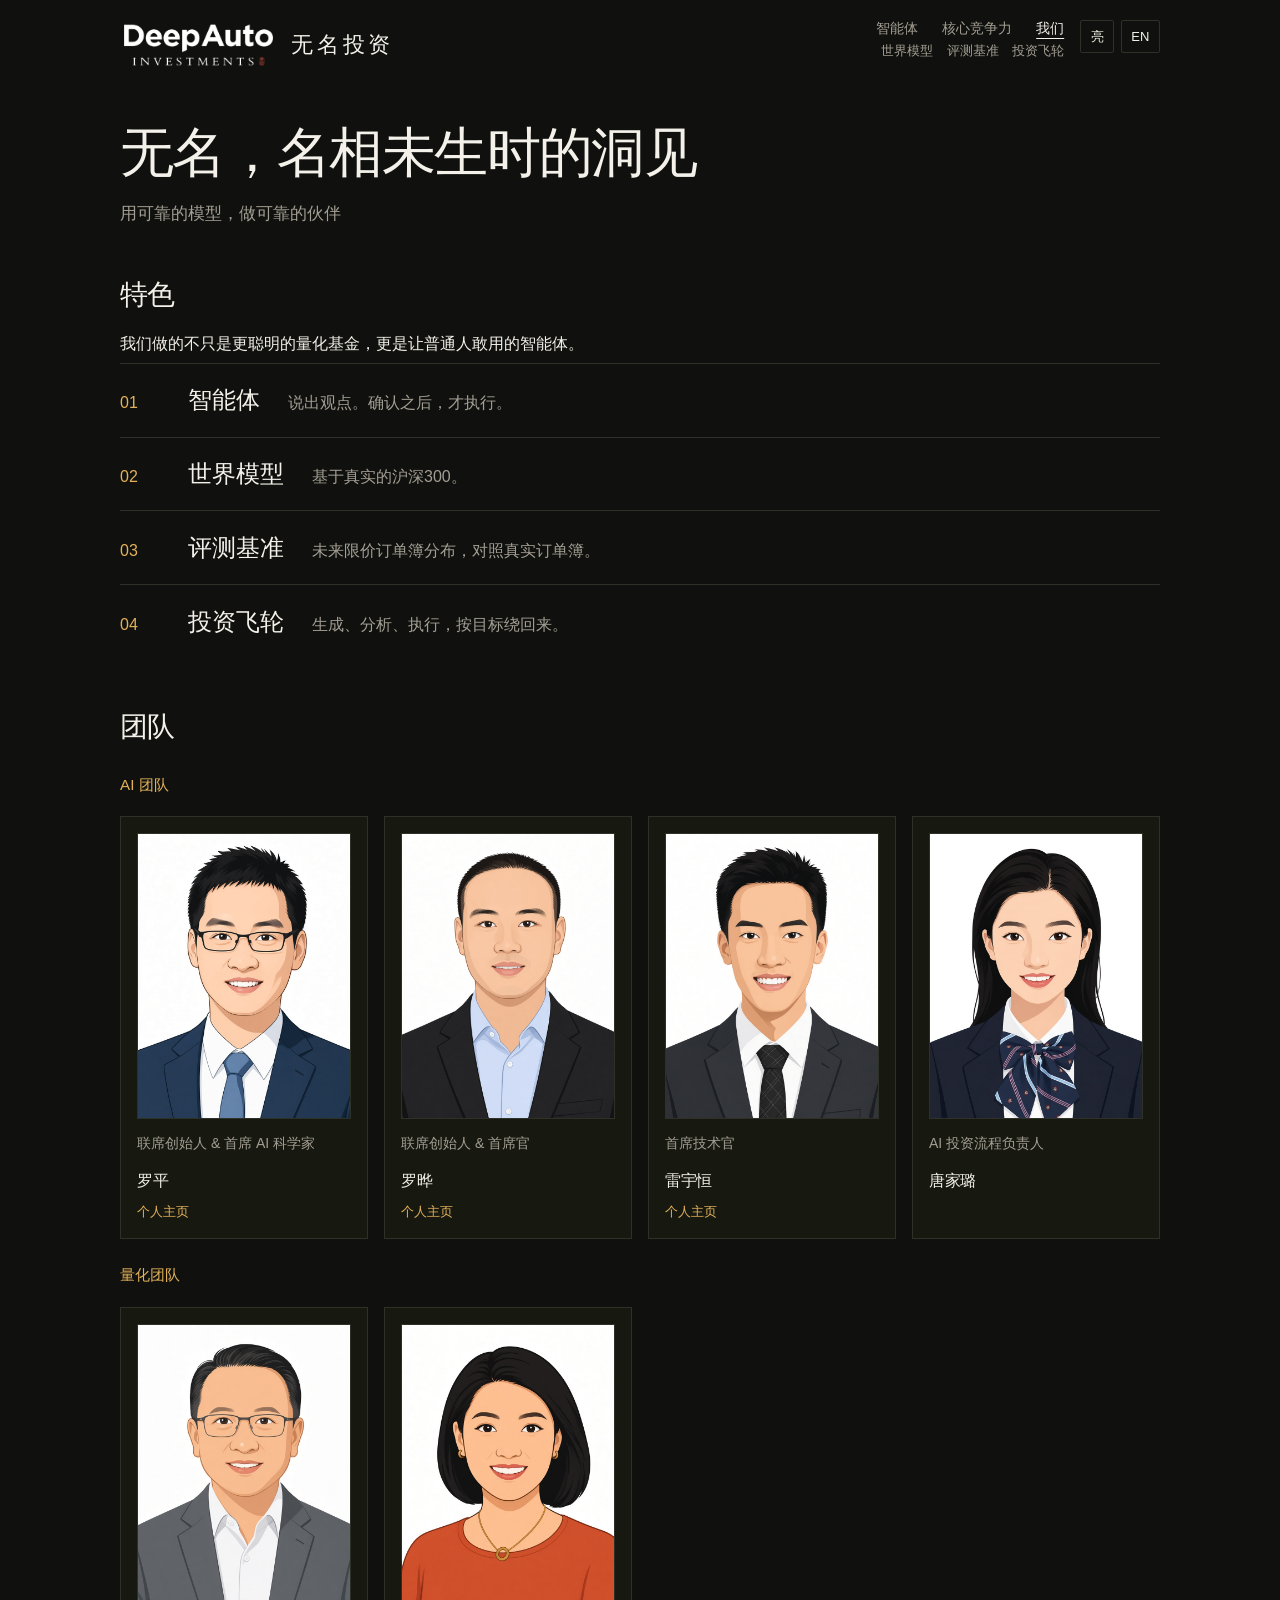
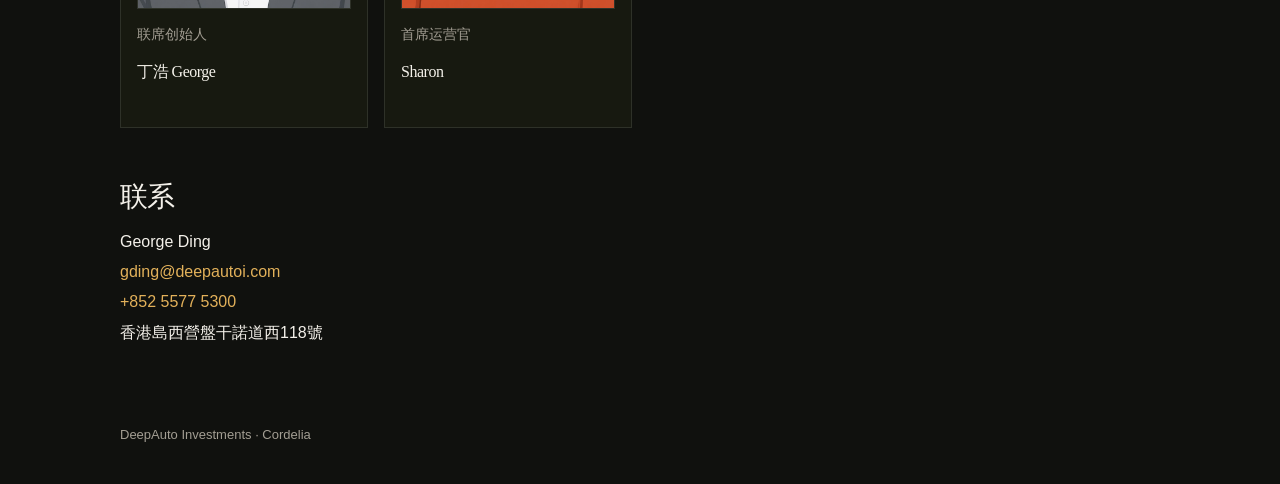
==== index.html @ 3368a1fe "Turn the investment flywheel into a loop, and retitle the homepage. The analysis stream now runs fro" ====
<!DOCTYPE html>
<html lang="zh-Hans">
<head>
  <meta charset="utf-8">
  <meta name="viewport" content="width=device-width, initial-scale=1">
  <title data-zh="DeepAuto Investments · 我们" data-en="DeepAuto Investments · We">DeepAuto Investments · 我们</title>
  <meta name="description" content="无名，名相未生时的洞见。用可靠的模型，做可靠的伙伴。">
  <link rel="stylesheet" href="styles.css?v=31">
</head>
<body data-page="we">
  <main>
    <h1 data-zh="无名，名相未生时的洞见" data-en="Wuming. Insight before name and form.">无名，名相未生时的洞见</h1>
    <p class="lede" data-zh="用可靠的模型，做可靠的伙伴" data-en="A reliable model, and a reliable partner.">用可靠的模型，做可靠的伙伴</p>

    <section class="block">
      <h2 data-zh="特色" data-en="What we hold">特色</h2>
      <p class="why" data-zh="我们做的不只是更聪明的量化基金，更是让普通人敢用的智能体。" data-en="More than a smarter quant fund: an agent ordinary people can use.">我们做的不只是更聪明的量化基金，更是让普通人敢用的智能体。</p>
      <div class="points">
        <a href="agent.html">
          <b>01</b>
          <strong data-zh="智能体" data-en="Agent">智能体</strong>
          <p data-zh="说出观点。确认之后，才执行。" data-en="Say the view. It runs after you confirm.">说出观点。确认之后，才执行。</p>
        </a>
        <a href="core.html#world">
          <b>02</b>
          <strong data-zh="世界模型" data-en="World model">世界模型</strong>
          <p data-zh="基于真实的沪深300。" data-en="Built on the real CSI 300.">基于真实的沪深300。</p>
        </a>
        <a href="core.html#bench">
          <b>03</b>
          <strong data-zh="评测基准" data-en="Benchmark">评测基准</strong>
          <p data-zh="未来限价订单簿分布，对照真实订单簿。" data-en="A forecast book, set against the real book.">未来限价订单簿分布，对照真实订单簿。</p>
        </a>
        <a href="core.html#strategy">
          <b>04</b>
          <strong data-zh="投资飞轮" data-en="Investment flywheel">投资飞轮</strong>
          <p data-zh="生成、分析、执行，按目标绕回来。" data-en="Generate, analyze, execute, then learn back.">生成、分析、执行，按目标绕回来。</p>
        </a>
      </div>
    </section>

    <section class="block">
      <h2 data-zh="团队" data-en="Team">团队</h2>
      <h3 class="team-label" data-zh="AI 团队" data-en="AI">AI 团队</h3>
      <section class="people" aria-label="AI 团队">
        <article class="seat">
          <div class="photo"><img src="id_imgs/pLuo.png" alt="罗平"></div>
          <p class="role" data-zh="联席创始人 & 首席 AI 科学家" data-en="Co-founder & Chief AI Scientist">联席创始人 & 首席 AI 科学家</p>
          <h2>罗平</h2>
          <p class="home"><a href="https://datascience.hku.hk/people/ping-luo/" data-zh="个人主页" data-en="Profile">个人主页</a></p>
        </article>
        <article class="seat">
          <div class="photo"><img src="id_imgs/yLuo.png" alt="罗晔"></div>
          <p class="role" data-zh="联席创始人 & 首席官" data-en="Co-founder & Chief Officer">联席创始人 & 首席官</p>
          <h2>罗晔</h2>
          <p class="home"><a href="https://www.hkubs.hku.hk/people/ye-luo/" data-zh="个人主页" data-en="Profile">个人主页</a></p>
        </article>
        <article class="seat">
          <div class="photo"><img src="id_imgs/yhL.png" alt="雷宇恒"></div>
          <p class="role" data-zh="首席技术官" data-en="Chief Technology Officer">首席技术官</p>
          <h2>雷宇恒</h2>
          <p class="home"><a href="https://sites.google.com/view/yuhenglei" data-zh="个人主页" data-en="Profile">个人主页</a></p>
        </article>
        <article class="seat">
          <div class="photo"><img src="id_imgs/jlT.jpg" alt="唐家璐"></div>
          <p class="role" data-zh="AI 投资流程负责人" data-en="AI Investment Process Lead">AI 投资流程负责人</p>
          <h2>唐家璐</h2>
          <p class="home"></p>
        </article>
      </section>
      <h3 class="team-label" data-zh="量化团队" data-en="Quant">量化团队</h3>
      <section class="people" aria-label="量化团队">
        <article class="seat">
          <div class="photo"><img src="id_imgs/GD.png" alt="丁浩 George"></div>
          <p class="role" data-zh="联席创始人" data-en="Co-founder">联席创始人</p>
          <h2>丁浩 George</h2>
          <p class="home"></p>
        </article>
        <article class="seat">
          <div class="photo"><img src="id_imgs/Sharon.jpg" alt="Sharon"></div>
          <p class="role" data-zh="首席运营官" data-en="Chief Operating Officer">首席运营官</p>
          <h2>Sharon</h2>
          <p class="home"></p>
        </article>
      </section>
    </section>

    <section class="block">
      <h2 data-zh="联系" data-en="Contact">联系</h2>
      <p class="who">George Ding</p>
      <p class="reach"><a href="mailto:gding@deepautoi.com">gding@deepautoi.com</a></p>
      <p class="reach"><a href="tel:+85255775300">+852 5577 5300</a></p>
      <p class="reach">香港島西營盤干諾道西118號</p>
    </section>
  </main>
  <footer>DeepAuto Investments · Cordelia</footer>
  <script src="lang.js?v=31"></script>
  <script src="nav.js?v=31"></script>
</body>
</html>
---- styles.css ----
:root,
:root[data-theme="dark"] {
  --bg: #10110e;
  --panel: #171910;
  --ink: #f4f1ea;
  --muted: #a39e93;
  --line: #2e3128;
  --real: #f4f1ea;
  --sim: #7dcec4;
  --sim-line: #8eb4e8;
  --forecast: #8eb4e8;
  --gap: #e2b15a;
  --grid: rgba(244, 241, 234, 0.08);
  --wash: rgba(226, 177, 90, 0.18);
  --hair: rgba(244, 241, 234, 0.35);
  --ink-dim: rgba(244, 241, 234, 0.7);
  --tip: rgba(16, 17, 14, 0.92);
  --bezel: #0c0d0a;
  --bezel-line: #3c3f36;
  --cam: #3a3d34;
  --bubble: #2a2e24;
  --chin: #2c2f28;
  --photo: rgba(244, 241, 234, 0.03);
  --serif: "Iowan Old Style", Palatino, "Palatino Linotype", "Songti SC", "Noto Serif SC", serif;
  --sans: "PingFang SC", "Hiragino Sans GB", "Noto Sans SC", "Microsoft YaHei", sans-serif;
  --max: 68rem;
  --pad: 1.5rem;
}

:root[data-theme="light"] {
  --bg: #f6f3ec;
  --panel: #fffdf8;
  --ink: #1c1d18;
  --muted: #5e5a52;
  --line: #ddd6c8;
  --real: #1c1d18;
  --sim: #2f7a74;
  --sim-line: #2f6eae;
  --forecast: #2f6eae;
  --gap: #9a6e24;
  --grid: rgba(28, 29, 24, 0.08);
  --wash: rgba(154, 110, 36, 0.16);
  --hair: rgba(28, 29, 24, 0.28);
  --ink-dim: rgba(28, 29, 24, 0.62);
  --tip: rgba(255, 253, 248, 0.94);
  --bezel: #f3efe6;
  --bezel-line: #c9c2b4;
  --cam: #b7b1a4;
  --bubble: #e7e1d6;
  --chin: #e4ddd0;
  --photo: rgba(28, 29, 24, 0.04);
}

* { box-sizing: border-box; }

[hidden] { display: none !important; }

html, body { margin: 0; }

body {
  min-height: 100vh;
  background: var(--bg);
  color: var(--ink);
  font-family: var(--sans);
  font-size: 16px;
  line-height: 1.5;
}

a { color: inherit; }

.top {
  display: flex;
  align-items: flex-start;
  justify-content: space-between;
  gap: 1.5rem;
  max-width: var(--max);
  margin: 0 auto;
  padding: 1.25rem var(--pad) 1rem;
}

.mark {
  display: flex;
  align-items: center;
  gap: 0.85rem;
  max-width: 22rem;
  font-size: 1rem;
  line-height: 1;
  letter-spacing: 0;
  text-decoration: none;
}

.mark img {
  display: block;
  height: 3.15rem;
  width: auto;
}

.mark img.logo-light { display: none; }
:root[data-theme="light"] .mark img.logo-dark { display: none; }
:root[data-theme="light"] .mark img.logo-light { display: block; }
:root[data-lang="en"] .logo-cn { display: none; }

.logo-cn {
  font-family: var(--serif);
  font-size: 1.35rem;
  letter-spacing: 0.18em;
  line-height: 1.15;
}

.toggles {
  display: flex;
  gap: 0.4rem;
}

.nav-side {
  display: flex;
  align-items: flex-start;
  gap: 1rem;
  flex: 0 0 auto;
}

.nav {
  display: flex;
  flex-direction: column;
  align-items: flex-end;
  gap: 0.4rem;
}

.nav-main,
.nav-sub {
  display: flex;
  align-items: center;
  white-space: nowrap;
}

.nav-main { gap: 1.5rem; }
.nav-sub { gap: 0.85rem; }

.nav a {
  color: var(--muted);
  font-size: 0.875rem;
  line-height: 1.2;
  text-decoration: none;
}

.nav a.part { font-size: 0.8125rem; }

.lang {
  padding: 0.35rem 0.6rem;
  font-size: 0.8125rem;
}

.nav a[aria-current="page"] {
  color: var(--ink);
  text-decoration: underline;
  text-underline-offset: 0.35em;
}

.nav a:focus-visible,
button:focus-visible,
input:focus-visible {
  outline: 2px solid var(--gap);
  outline-offset: 3px;
}

main {
  max-width: var(--max);
  margin: 0 auto;
  padding: 4vh var(--pad) 5rem;
}

h1 {
  margin: 0;
  max-width: 14em;
  font-family: var(--serif);
  font-size: clamp(2.1rem, 5vw, 3.4rem);
  font-weight: 500;
  letter-spacing: -0.03em;
  line-height: 1.15;
}

.lede {
  max-width: 36em;
  margin: 1rem 0 0;
  color: var(--muted);
  font-size: 1.0625rem;
}

.stage,
.machine,
.bench,
.people,
.block {
  margin-top: 3rem;
}

h2 {
  margin: 0;
  font-family: var(--serif);
  font-size: 1.75rem;
  font-weight: 500;
  letter-spacing: -0.03em;
}

.prose {
  max-width: 40rem;
  margin: 0.8rem 0 0;
  color: var(--muted);
}

.cards {
  display: grid;
  grid-template-columns: 1fr 1fr;
  gap: 1rem;
  margin-top: 1.25rem;
}

.card {
  display: block;
  padding: 1.15rem 1rem 1.25rem;
  border: 1px solid var(--line);
  background: var(--panel);
  text-decoration: none;
}

.card strong {
  display: block;
  margin-bottom: 0.4rem;
  font-family: var(--serif);
  font-size: 1.35rem;
  font-weight: 500;
}

.card span {
  color: var(--muted);
  font-size: 0.9375rem;
}

.steps {
  max-width: 40rem;
  margin: 1.25rem 0 0;
  padding: 0;
  list-style: none;
}

.steps li {
  display: grid;
  grid-template-columns: 2rem 1fr;
  gap: 0.75rem;
  padding: 0.9rem 0;
  border-top: 1px solid var(--line);
  color: var(--muted);
}

.steps b {
  color: var(--gap);
  font-weight: 500;
}

.steps li.on {
  color: var(--ink);
}

.next {
  margin: 2.5rem 0 0;
}

.next a {
  color: var(--gap);
  text-decoration: none;
}

.next a:hover {
  text-decoration: underline;
  text-underline-offset: 0.3em;
}

canvas {
  display: block;
  width: 100%;
  height: auto;
  background:
    linear-gradient(180deg, rgba(255, 255, 255, 0.02), transparent 30%),
    var(--panel);
  border: 1px solid var(--line);
  border-radius: 2px;
}

.beatrow {
  display: flex;
  align-items: center;
  justify-content: space-between;
  gap: 1rem;
  margin-top: 0.75rem;
}

.beat {
  margin: 0;
  color: var(--gap);
  font-variant-numeric: tabular-nums;
}

button,
input {
  font: inherit;
}

button {
  border: 0;
  border-radius: 2px;
  background: var(--ink);
  color: var(--bg);
  cursor: pointer;
  padding: 0.85rem 1.05rem;
}

button[disabled] {
  background: transparent;
  color: var(--muted);
  border: 1px solid var(--line);
  cursor: default;
}

.ghost {
  background: transparent;
  color: var(--ink);
  border: 1px solid var(--line);
}

label {
  display: block;
  margin-bottom: 0.5rem;
  color: var(--muted);
  font-size: 0.8125rem;
}

.row {
  display: flex;
  gap: 0.5rem;
}

input {
  flex: 1;
  min-width: 0;
  padding: 0.9rem 1rem;
  border: 1px solid var(--line);
  border-radius: 2px;
  background: transparent;
  color: inherit;
}

.note {
  margin: 0.75rem 0 0;
  color: var(--muted);
  font-size: 0.8125rem;
}

.machine {
  display: grid;
  gap: 1.5rem;
}

.quote {
  margin: 0;
  font-family: var(--serif);
  font-size: 1.5rem;
  letter-spacing: -0.03em;
  line-height: 1.35;
}

.box {
  display: grid;
  grid-template-columns: 1fr auto 1fr;
  align-items: center;
  gap: 1rem;
  padding: 1.5rem;
  border: 1px solid var(--line);
  background: var(--panel);
}

.node {
  padding: 1.25rem 0.5rem;
  border: 1px solid var(--line);
  text-align: center;
  color: var(--muted);
  letter-spacing: 0.12em;
}

.node.on {
  color: var(--ink);
  border-color: var(--gap);
}

.flow {
  position: relative;
  width: 4.5rem;
  height: 1px;
  background: var(--line);
}

.flow i {
  position: absolute;
  top: -3px;
  left: 0;
  width: 7px;
  height: 7px;
  border-radius: 50%;
  background: var(--gap);
  opacity: 0;
}

.flow.run i {
  animation: travel 0.9s ease forwards;
}

@keyframes travel {
  from { left: 0; opacity: 1; }
  to { left: calc(100% - 7px); opacity: 1; }
}

.pno,
.out p,
.seat p,
.seat h2 {
  margin: 0;
}

.pno {
  grid-column: 1 / -1;
  color: var(--muted);
  font-size: 0.8125rem;
}

.out {
  display: grid;
  grid-template-columns: 5rem 1fr;
  gap: 0.35rem 1rem;
  max-width: 28rem;
}

.out dt {
  color: var(--muted);
}

.out dd { margin: 0; }

.people {
  display: grid;
  grid-template-columns: repeat(4, minmax(0, 1fr));
  gap: 1rem;
}

.seat {
  padding: 1rem;
  border: 1px solid var(--line);
  background: var(--panel);
}

.photo {
  aspect-ratio: 3 / 4;
  margin-bottom: 0.9rem;
  overflow: hidden;
  border: 1px solid var(--line);
  background: #fff;
}

.photo img {
  display: block;
  width: 100%;
  height: 100%;
  object-fit: cover;
  object-position: center 15%;
}

.team-label {
  margin: 1.6rem 0 0;
  color: var(--gap);
  font-family: var(--sans);
  font-size: 0.95rem;
  font-weight: 500;
}

.role { min-height: 1.2em; }

.tasks {
  margin: 1.15rem 0 0;
  padding: 0;
  max-width: 40rem;
  list-style: none;
}

.tasks li {
  padding: 0.75rem 0;
  border-top: 1px solid var(--line);
  color: var(--muted);
}

.tasks b {
  display: inline-block;
  min-width: 3.2rem;
  color: var(--ink);
  font-weight: 500;
}

.score {
  margin-top: 1.5rem;
  border: 1px solid var(--line);
  background: var(--panel);
}

.score-head {
  display: grid;
  grid-template-columns: 1fr auto 1fr;
  gap: 1rem;
  align-items: center;
  padding: 1.05rem 1.15rem;
  border-bottom: 1px solid var(--line);
}

.score-head span:first-child { text-align: right; }

.score-vs {
  font-family: var(--serif);
  color: var(--gap);
}

.score ol {
  list-style: none;
  margin: 0;
  padding: 0;
}

.score li {
  display: flex;
  align-items: center;
  gap: 1rem;
  padding: 0.8rem 1.15rem;
  border-top: 1px solid var(--line);
}

.score li:first-child { border-top: 0; }

.pips { display: flex; gap: 0.45rem; margin-left: auto; }

.pips b {
  width: 0.72rem;
  height: 0.72rem;
  border: 1px solid var(--line);
  border-radius: 50%;
}

.score em {
  color: var(--muted);
  font-style: normal;
  font-size: 0.8125rem;
  letter-spacing: 0.08em;
}

.loop {
  margin-top: 1.6rem;
  padding: 1.05rem 1rem 0.95rem;
  border: 1px solid var(--gap);
  border-radius: 1.5rem;
}

.loop-track {
  display: flex;
  align-items: stretch;
  gap: 0.4rem;
}

.loop-node,
.loop-flow {
  border: 1px solid var(--line);
  background: var(--panel);
}

.loop-node {
  flex: 0.72;
  display: flex;
  flex-direction: column;
  justify-content: center;
  gap: 0.35rem;
  padding: 0.75rem 0.55rem;
  text-align: center;
}

.loop-node b,
.loop-pipe div {
  font-family: var(--serif);
  font-weight: 500;
}

.loop-flow {
  flex: 1.6;
  padding: 0.55rem 0.65rem 0.7rem;
  border-color: var(--gap);
  background: var(--wash);
}

.loop-node small,
.loop-flow > span {
  color: var(--gap);
  font-size: 0.7rem;
  letter-spacing: 0.14em;
}

.loop-pipe {
  display: flex;
  align-items: center;
  gap: 0.3rem;
  margin-top: 0.45rem;
}

.loop-pipe div {
  flex: 1;
  padding: 0.7rem 0.25rem;
  border: 1px solid var(--line);
  background: var(--bg);
  text-align: center;
}

.loop-hot { border-color: var(--gap); }

.loop-solid {
  background: var(--ink);
  color: var(--bg);
  border-color: var(--ink);
}

.loop-go {
  position: relative;
  flex: 0 0 auto;
  align-self: center;
  width: 1.1rem;
  height: 1px;
  background: var(--gap);
}

.loop-go::after {
  content: "";
  position: absolute;
  right: -1px;
  top: -3.5px;
  border: 4px solid transparent;
  border-left-color: var(--gap);
  border-right: 0;
}

.loop-return {
  display: flex;
  align-items: center;
  gap: 0.55rem;
  margin-top: 0.85rem;
  color: var(--gap);
  font-size: 0.8125rem;
  letter-spacing: 0.06em;
}

.loop-return::before {
  content: "";
  border: 5px solid transparent;
  border-right-color: var(--gap);
  border-left: 0;
}

.loop-return::after {
  content: "";
  flex: 1;
  height: 1px;
  background: var(--gap);
}

.loop-cal {
  margin: 0.65rem 0 0;
  color: var(--muted);
  font-size: 0.8125rem;
}

.seat .home {
  min-height: 1.35em;
  margin: 0.55rem 0 0;
  font-size: 0.8125rem;
}

.home a {
  color: var(--gap);
  text-decoration: none;
}

.home a:hover { text-decoration: underline; text-underline-offset: 0.25em; }

.seat h2 {
  font-size: 1rem;
  font-weight: 500;
}

.seat p {
  margin-top: 0.25rem;
  color: var(--muted);
  font-size: 0.875rem;
}

.bench h2 {
  margin-bottom: 0.5rem;
}

table {
  width: 100%;
  margin-top: 1.25rem;
  border-collapse: collapse;
}

th,
td {
  padding: 0.85rem 0.2rem;
  border-bottom: 1px solid var(--line);
  text-align: left;
  font-weight: 450;
}

th {
  color: var(--muted);
  font-size: 0.8125rem;
  font-weight: 450;
}

td:last-child,
th:last-child {
  text-align: right;
  color: var(--gap);
}

.en {
  display: block;
  margin-top: 0.35rem;
  color: var(--muted);
  font-family: var(--serif);
  font-size: 0.92em;
  font-style: normal;
  font-weight: 400;
  letter-spacing: 0;
  line-height: 1.35;
}

h1 .en { margin-top: 0.7rem; font-size: 0.4em; max-width: 16em; }
h2 .en { margin-top: 0.3rem; font-size: 0.55em; }
.note .en, button .en, .out .en { display: inline; margin-left: 0.35rem; font-size: 0.92em; }

.points { margin-top: 0.4rem; }

.points a {
  display: grid;
  grid-template-columns: 3rem max-content minmax(0, 1fr);
  align-items: baseline;
  gap: 0.4rem 1.25rem;
  padding: 1.15rem 0;
  border-top: 1px solid var(--line);
  text-decoration: none;
  animation: rise 0.8s ease both;
}

.points a:nth-child(2) { animation-delay: 0.12s; }
.points a:nth-child(3) { animation-delay: 0.24s; }

.points b {
  color: var(--gap);
  font-weight: 500;
}

.points strong {
  display: block;
  font-family: var(--serif);
  font-size: 1.5rem;
  font-weight: 500;
}

.points em {
  display: block;
  margin-top: 0.15rem;
  color: var(--muted);
  font-style: normal;
}

.points p {
  margin: 0;
  padding-left: 0.5rem;
  color: var(--muted);
}

.why {
  max-width: 46rem;
  margin: 1rem 0 0;
}

.role {
  min-height: 2.6em;
  margin: 0;
  color: var(--muted);
  font-size: 0.8125rem;
}

#world, #bench, #strategy { scroll-margin-top: 1.25rem; }

.stage { position: relative; }

.tip {
  position: absolute;
  z-index: 2;
  top: 0.7rem;
  left: 0.7rem;
  margin: 0;
  padding: 0.28rem 0.5rem;
  border: 1px solid var(--line);
  background: var(--tip);
  font-size: 0.8125rem;
  font-variant-numeric: tabular-nums;
  pointer-events: none;
}

#beat-en:empty { display: none; }

.diagram-title {
  margin: 1.75rem 0 0.55rem;
  color: var(--gap);
  font-size: 0.95rem;
  font-weight: 500;
}

.cycle {
  position: relative;
  display: grid;
  grid-template-columns: repeat(4, minmax(0, 1fr));
  gap: 0.7rem;
  margin-top: 0.75rem;
  padding: 1.35rem 0.9rem 1.5rem;
  border: 1px solid var(--line);
  background: var(--panel);
}

.cycle .node { position: relative; z-index: 1; }

.orb {
  position: absolute;
  z-index: 2;
  width: 9px;
  height: 9px;
  margin: -4.5px 0 0 -4.5px;
  border-radius: 50%;
  background: var(--gap);
  box-shadow: 0 0 12px var(--gap);
  pointer-events: none;
}

.laptop { width: min(100%, 44rem); margin-top: 1.75rem; }

.bezel {
  border: 1px solid var(--bezel-line);
  border-radius: 16px 16px 10px 10px;
  background: var(--bezel);
  padding: 0.5rem 0.7rem 0.75rem;
}

.cam {
  width: 7px;
  height: 7px;
  margin: 0.2rem auto 0.55rem;
  border-radius: 50%;
  background: var(--cam);
}

.chat {
  display: flex;
  flex-direction: column;
  gap: 0.55rem;
  min-height: 16rem;
  max-height: 24rem;
  overflow: auto;
}

.msg {
  max-width: 86%;
  padding: 0.7rem 0.85rem;
  border-radius: 12px;
  animation: rise 0.35s ease;
}

.msg.user {
  align-self: flex-end;
  background: var(--bubble);
  border-bottom-right-radius: 3px;
}

.msg.bot {
  align-self: flex-start;
  border: 1px solid var(--line);
  border-bottom-left-radius: 3px;
}

.msg b { display: block; margin-bottom: 0.3rem; color: var(--gap); font-weight: 500; }
.msg p { margin: 0.2rem 0 0; }
.msg button { margin-top: 0.7rem; }

.work { display: inline-flex; gap: 0.28rem; margin-left: 0.4rem; vertical-align: middle; }
.work i {
  width: 6px;
  height: 6px;
  border-radius: 50%;
  background: var(--gap);
  animation: blink 1s infinite;
}
.work i:nth-child(2) { animation-delay: 0.15s; }
.work i:nth-child(3) { animation-delay: 0.3s; }

.composer {
  margin-top: 0.65rem;
  padding: 0.55rem 0.8rem;
  border: 1px solid var(--line);
  border-radius: 999px;
  color: var(--muted);
  font-size: 0.875rem;
}

.chin {
  height: 12px;
  margin: 0 12%;
  border: 1px solid var(--bezel-line);
  border-top: 0;
  border-radius: 0 0 14px 14px;
  background: linear-gradient(var(--chin), var(--panel));
}

@keyframes blink { 50% { opacity: 0.2; } }

.block .people { margin-top: 1.25rem; }

.who {
  margin: 0.75rem 0 0;
  font-size: 1rem;
  font-weight: 500;
}

.reach { margin: 0.4rem 0 0; }
.reach a { color: var(--gap); text-decoration: none; }
.reach a:hover { text-decoration: underline; text-underline-offset: 0.25em; }

.chain {
  display: grid;
  grid-template-columns: 1fr auto 1fr auto 1fr auto 1fr;
  align-items: center;
  gap: 0.55rem;
  padding: 1.25rem;
  border: 1px solid var(--line);
  background: var(--panel);
}

.chain .node {
  letter-spacing: 0.02em;
  padding: 1rem 0.35rem;
}

.chain .node b { font-weight: 500; }
.chain .node small {
  display: block;
  margin-top: 0.35rem;
  color: var(--muted);
  font-size: 0.75rem;
  letter-spacing: 0;
}

.kicker {
  margin: 0;
  color: var(--gap);
  font-size: 0.8125rem;
  letter-spacing: 0.12em;
}

.story { min-height: 16rem; }

.dots { display: flex; flex-wrap: wrap; gap: 0.4rem; }
.dots button { padding: 0.45rem 0.7rem; font-size: 0.8125rem; }
.dots button.on { color: var(--ink); border-color: var(--gap); }

.rehearse { display: grid; gap: 0.85rem; margin-top: 1.25rem; max-width: 28rem; }
.rehearse i {
  display: block;
  height: 1.5px;
  width: var(--w);
  background: var(--sim);
  transform: scaleX(0);
  transform-origin: left center;
  animation: sweep 0.9s ease forwards;
}
.rehearse i:nth-child(1) { --w: 92%; }
.rehearse i:nth-child(2) { --w: 66%; background: var(--ink); animation-delay: 0.15s; }
.rehearse i:nth-child(3) { --w: 80%; animation-delay: 0.3s; }

button .en { color: inherit; }

.pulse { margin-top: 2rem; }

@keyframes rise {
  from { opacity: 0; transform: translateY(10px); }
  to { opacity: 1; transform: none; }
}

@keyframes sweep { to { transform: scaleX(1); } }

footer {
  max-width: var(--max);
  margin: 0 auto;
  padding: 0 var(--pad) 2.5rem;
  color: var(--muted);
  font-size: 0.8125rem;
}

@media (max-width: 900px) {
  .top { flex-direction: column; align-items: flex-start; gap: 0.85rem; }
  .mark { max-width: none; }
}

@media (max-width: 720px) {
  .people,
  .cards { grid-template-columns: 1fr; }
  .people { grid-template-columns: 1fr 1fr; }
  .row, .beatrow { flex-direction: column; align-items: flex-start; }
  .row button { width: 100%; }
  .box, .chain { grid-template-columns: 1fr; }
  .chain { justify-items: stretch; }
  .points a { grid-template-columns: 3rem 1fr; }
  .points p { grid-column: 2; padding-left: 0; margin-top: 0.35rem; }
  .flow { width: 1px; height: 1.4rem; justify-self: center; }
  .flow i { left: -3px; top: 0; }
  .flow.run i { animation-name: drop; }
  .nav { gap: 0.75rem; }
  .loop-track,
  .loop-pipe { flex-direction: column; align-items: stretch; }
  .loop-go { width: 1px; height: 1rem; align-self: center; }
  .loop-go::after {
    right: auto;
    left: -3.5px;
    top: auto;
    bottom: -1px;
    border: 4px solid transparent;
    border-top-color: var(--gap);
    border-bottom: 0;
  }
  .score li { flex-wrap: wrap; }
  .score .pips { margin-left: 0; }
}

@keyframes drop {
  from { top: 0; opacity: 1; }
  to { top: calc(100% - 7px); opacity: 1; }
}

@media (max-width: 520px) {
  .people { grid-template-columns: 1fr; }
}

@media (prefers-reduced-motion: reduce) {
  .flow.run i { animation: none; opacity: 1; left: calc(100% - 7px); }
  .points a, .rehearse i { animation: none; opacity: 1; transform: none; }
}
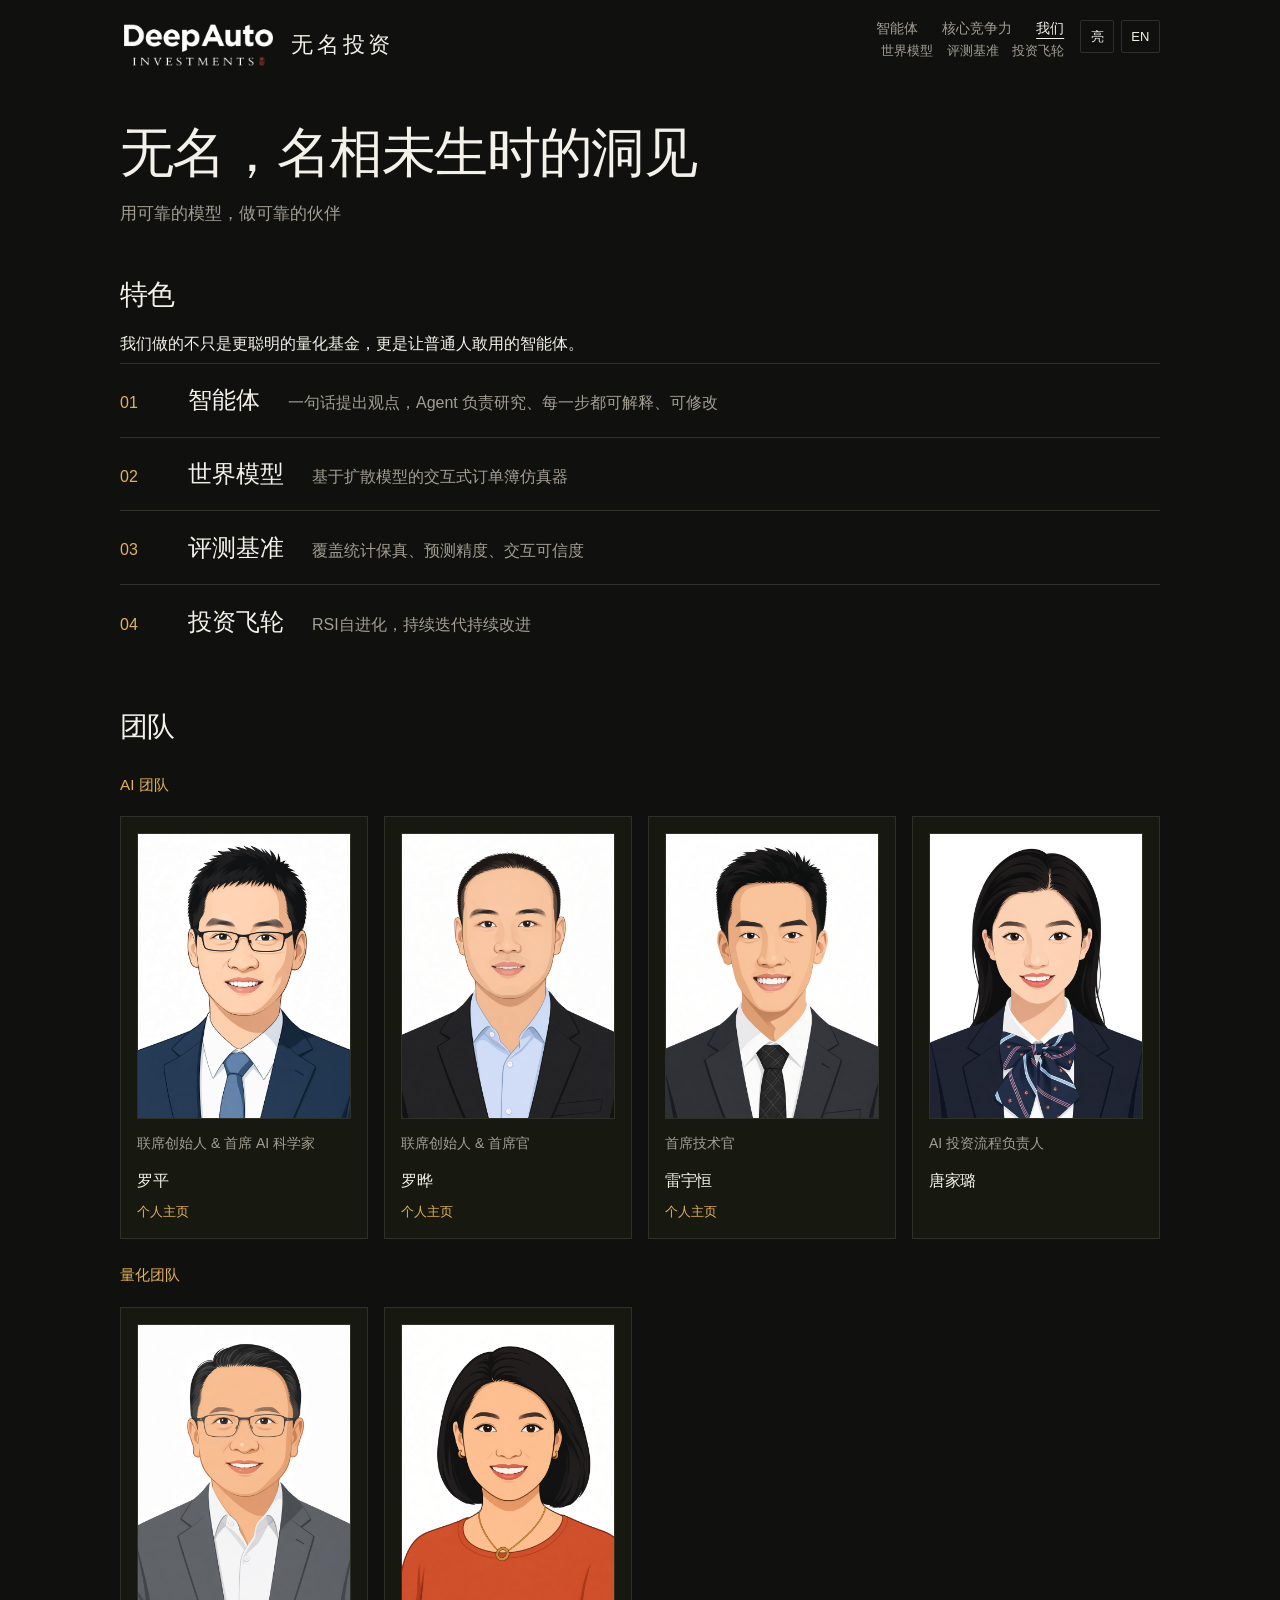
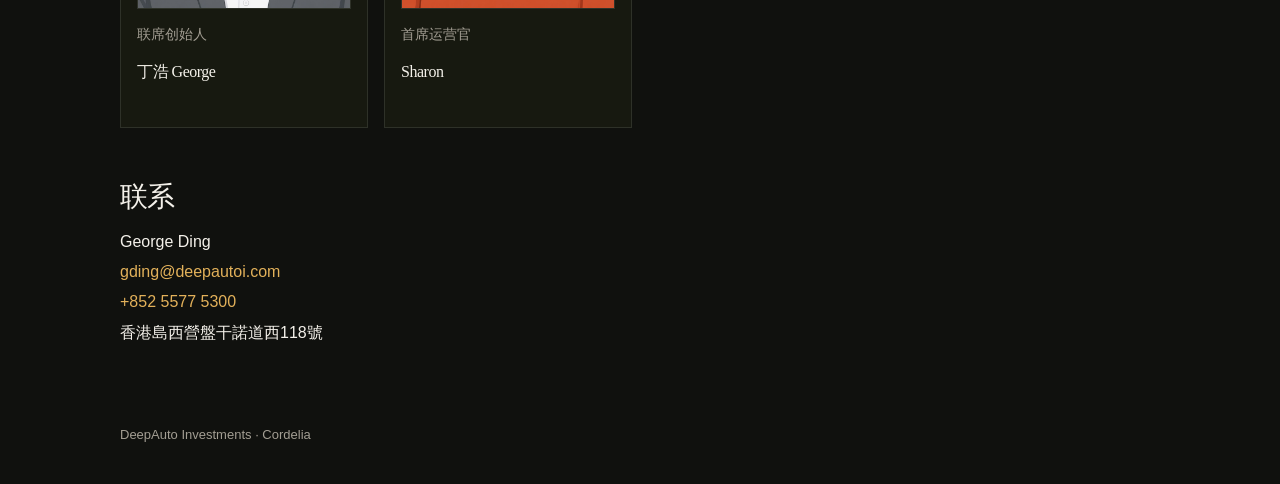
==== commit bb86e565: "Rewrite the four lines on the homepage so each one states what that part does." ====
--- a/index.html
+++ b/index.html
@@ -5,7 +5,7 @@
   <meta name="viewport" content="width=device-width, initial-scale=1">
   <title data-zh="DeepAuto Investments · 我们" data-en="DeepAuto Investments · We">DeepAuto Investments · 我们</title>
   <meta name="description" content="无名，名相未生时的洞见。用可靠的模型，做可靠的伙伴。">
-  <link rel="stylesheet" href="styles.css?v=31">
+  <link rel="stylesheet" href="styles.css?v=35">
 </head>
 <body data-page="we">
   <main>
@@ -19,22 +19,22 @@
         <a href="agent.html">
           <b>01</b>
           <strong data-zh="智能体" data-en="Agent">智能体</strong>
-          <p data-zh="说出观点。确认之后，才执行。" data-en="Say the view. It runs after you confirm.">说出观点。确认之后，才执行。</p>
+          <p data-zh="一句话提出观点，Agent 负责研究、每一步都可解释、可修改" data-en="One sentence states the view. The agent does the research. Every step can be explained and changed.">一句话提出观点，Agent 负责研究、每一步都可解释、可修改</p>
         </a>
         <a href="core.html#world">
           <b>02</b>
           <strong data-zh="世界模型" data-en="World model">世界模型</strong>
-          <p data-zh="基于真实的沪深300。" data-en="Built on the real CSI 300.">基于真实的沪深300。</p>
+          <p data-zh="基于扩散模型的交互式订单簿仿真器" data-en="An interactive order-book simulator built on a diffusion model.">基于扩散模型的交互式订单簿仿真器</p>
         </a>
         <a href="core.html#bench">
           <b>03</b>
           <strong data-zh="评测基准" data-en="Benchmark">评测基准</strong>
-          <p data-zh="未来限价订单簿分布，对照真实订单簿。" data-en="A forecast book, set against the real book.">未来限价订单簿分布，对照真实订单簿。</p>
+          <p data-zh="覆盖统计保真、预测精度、交互可信度" data-en="Statistical fidelity, forecast accuracy, and trust in the interaction.">覆盖统计保真、预测精度、交互可信度</p>
         </a>
         <a href="core.html#strategy">
           <b>04</b>
           <strong data-zh="投资飞轮" data-en="Investment flywheel">投资飞轮</strong>
-          <p data-zh="生成、分析、执行，按目标绕回来。" data-en="Generate, analyze, execute, then learn back.">生成、分析、执行，按目标绕回来。</p>
+          <p data-zh="RSI自进化，持续迭代持续改进" data-en="RSI keeps evolving: iterate, and keep improving.">RSI自进化，持续迭代持续改进</p>
         </a>
       </div>
     </section>
@@ -94,7 +94,7 @@
     </section>
   </main>
   <footer>DeepAuto Investments · Cordelia</footer>
-  <script src="lang.js?v=31"></script>
-  <script src="nav.js?v=31"></script>
+  <script src="lang.js?v=35"></script>
+  <script src="nav.js?v=35"></script>
 </body>
 </html>
--- a/styles.css
+++ b/styles.css
@@ -557,16 +557,24 @@
 }
 
 .loop {
+  position: relative;
   margin-top: 1.6rem;
   padding: 1.05rem 1rem 0.95rem;
   border: 1px solid var(--gap);
   border-radius: 1.5rem;
 }
 
-.loop-track {
-  display: flex;
+.loop-top {
+  display: grid;
+  grid-template-columns: 11.5rem minmax(0, 1fr) 8.5rem;
+  gap: 0.7rem;
   align-items: stretch;
-  gap: 0.4rem;
+}
+
+.loop-sources {
+  display: flex;
+  flex-direction: column;
+  gap: 0.45rem;
 }
 
 .loop-node,
@@ -576,13 +584,18 @@
 }
 
 .loop-node {
-  flex: 0.72;
+  position: relative;
   display: flex;
   flex-direction: column;
   justify-content: center;
-  gap: 0.35rem;
-  padding: 0.75rem 0.55rem;
+  gap: 0.3rem;
+  padding: 0.7rem 0.6rem;
   text-align: center;
+}
+
+.loop-real {
+  border-color: var(--gap);
+  background: var(--bg);
 }
 
 .loop-node b,
@@ -591,8 +604,30 @@
   font-weight: 500;
 }
 
+.feed {
+  position: absolute;
+  top: 50%;
+  right: -0.7rem;
+  width: 0.7rem;
+  height: 1px;
+  background: var(--gap);
+}
+
+.feed::after {
+  content: "";
+  position: absolute;
+  top: -3px;
+  left: 0;
+  width: 7px;
+  height: 7px;
+  border-radius: 50%;
+  background: var(--gap);
+  animation: into 2.6s ease-in-out infinite;
+}
+
+.loop-real .feed::after { animation-delay: 0.7s; }
+
 .loop-flow {
-  flex: 1.6;
   padding: 0.55rem 0.65rem 0.7rem;
   border-color: var(--gap);
   background: var(--wash);
@@ -648,6 +683,7 @@
 }
 
 .loop-return {
+  position: relative;
   display: flex;
   align-items: center;
   gap: 0.55rem;
@@ -671,10 +707,25 @@
   background: var(--gap);
 }
 
-.loop-cal {
-  margin: 0.65rem 0 0;
-  color: var(--muted);
-  font-size: 0.8125rem;
+.orb {
+  position: absolute;
+  top: 0.15rem;
+  width: 7px;
+  height: 7px;
+  border-radius: 50%;
+  background: var(--gap);
+  animation: loopback 3.8s linear infinite;
+}
+
+@keyframes into {
+  0% { transform: translateX(-8px); opacity: 0; }
+  25% { opacity: 1; }
+  100% { transform: translateX(10px); opacity: 0; }
+}
+
+@keyframes loopback {
+  from { left: 88%; }
+  to { left: 8%; }
 }
 
 .seat .home {
@@ -852,7 +903,7 @@
   pointer-events: none;
 }
 
-.laptop { width: min(100%, 44rem); margin-top: 1.75rem; }
+.laptop { width: min(100%, 52rem); margin-top: 1.75rem; }
 
 .bezel {
   border: 1px solid var(--bezel-line);
@@ -872,9 +923,9 @@
 .chat {
   display: flex;
   flex-direction: column;
-  gap: 0.55rem;
-  min-height: 16rem;
-  max-height: 24rem;
+  gap: 0.7rem;
+  min-height: 32rem;
+  max-height: 48rem;
   overflow: auto;
 }
 
@@ -897,9 +948,100 @@
   border-bottom-left-radius: 3px;
 }
 
+.msg.wide { max-width: 100%; }
+
 .msg b { display: block; margin-bottom: 0.3rem; color: var(--gap); font-weight: 500; }
-.msg p { margin: 0.2rem 0 0; }
-.msg button { margin-top: 0.7rem; }
+.msg p { margin: 0.35rem 0 0; }
+.msg button { margin-top: 0.75rem; }
+
+.checks {
+  list-style: none;
+  margin: 0.45rem 0 0;
+  padding: 0;
+}
+
+.checks li {
+  display: flex;
+  justify-content: space-between;
+  gap: 1rem;
+  padding: 0.4rem 0;
+  border-top: 1px solid var(--line);
+  font-size: 0.875rem;
+}
+
+.checks em { font-style: normal; }
+.checks span { color: var(--gap); }
+
+.shift {
+  display: flex;
+  align-items: center;
+  gap: 0.6rem;
+  margin-top: 0.55rem;
+}
+
+.shift b { display: inline; margin: 0; color: var(--ink); font-family: var(--serif); font-weight: 500; }
+.shift i { width: 2.5rem; height: 1px; background: var(--gap); }
+
+.fine {
+  margin: 0.4rem 0 0;
+  color: var(--muted);
+  font-size: 0.75rem;
+}
+
+.moves, .cf { list-style: none; margin: 0.55rem 0 0; padding: 0; }
+.moves li, .cf p {
+  display: grid;
+  grid-template-columns: 4.5rem 1fr auto;
+  gap: 0.55rem;
+  align-items: center;
+  margin: 0;
+  padding: 0.22rem 0;
+  font-size: 0.8125rem;
+}
+.moves em, .cf span { font-style: normal; }
+.moves s, .cf i {
+  display: block;
+  height: 6px;
+  border-radius: 99px;
+  background: var(--line);
+  text-decoration: none;
+}
+.moves b, .cf i::after {
+  content: "";
+  display: block;
+  height: 6px;
+  width: var(--w);
+  border-radius: 99px;
+  background: var(--sim-line);
+  transform: scaleX(0);
+  transform-origin: left center;
+  animation: sweep 0.85s ease forwards;
+}
+.moves .up b { background: var(--gap); }
+.moves li:nth-child(2) b, .cf p:nth-child(2) i::after { animation-delay: 0.08s; }
+.moves li:nth-child(3) b { animation-delay: 0.16s; }
+.moves li:nth-child(4) b { animation-delay: 0.24s; }
+.moves li:nth-child(5) b { animation-delay: 0.32s; }
+.moves li:nth-child(6) b { animation-delay: 0.4s; }
+.moves li:nth-child(7) b { animation-delay: 0.48s; }
+.risks {
+  display: grid;
+  grid-template-columns: 1fr 1fr;
+  gap: 0.45rem;
+  margin-top: 0.55rem;
+}
+.risks div {
+  padding: 0.45rem 0.55rem;
+  border-top: 1px solid var(--line);
+}
+.risks b { display: block; font-family: var(--serif); font-weight: 500; }
+.risks span { color: var(--muted); font-size: 0.75rem; }
+
+.tape {
+  display: block;
+  width: 100%;
+  margin-top: 0.55rem;
+}
 
 .work { display: inline-flex; gap: 0.28rem; margin-left: 0.4rem; vertical-align: middle; }
 .work i {
@@ -907,7 +1049,7 @@
   height: 6px;
   border-radius: 50%;
   background: var(--gap);
-  animation: blink 1s infinite;
+  animation: blink 1.1s ease forwards;
 }
 .work i:nth-child(2) { animation-delay: 0.15s; }
 .work i:nth-child(3) { animation-delay: 0.3s; }
@@ -977,8 +1119,8 @@
 
 .story { min-height: 16rem; }
 
-.dots { display: flex; flex-wrap: wrap; gap: 0.4rem; }
-.dots button { padding: 0.45rem 0.7rem; font-size: 0.8125rem; }
+.dots { display: flex; flex-wrap: wrap; gap: 0.35rem; }
+.dots button { padding: 0.38rem 0.55rem; font-size: 0.75rem; }
 .dots button.on { color: var(--ink); border-color: var(--gap); }
 
 .rehearse { display: grid; gap: 0.85rem; margin-top: 1.25rem; max-width: 28rem; }
@@ -1033,6 +1175,8 @@
   .flow i { left: -3px; top: 0; }
   .flow.run i { animation-name: drop; }
   .nav { gap: 0.75rem; }
+  .loop-top { grid-template-columns: 1fr; }
+  .feed { display: none; }
   .loop-track,
   .loop-pipe { flex-direction: column; align-items: stretch; }
   .loop-go { width: 1px; height: 1rem; align-self: center; }
@@ -1060,5 +1204,6 @@
 
 @media (prefers-reduced-motion: reduce) {
   .flow.run i { animation: none; opacity: 1; left: calc(100% - 7px); }
-  .points a, .rehearse i { animation: none; opacity: 1; transform: none; }
-}
+  .points a, .rehearse i, .moves b, .cf i { animation: none; transform: none; opacity: 1; }
+  .feed::after, .orb { animation: none; opacity: 1; }
+}
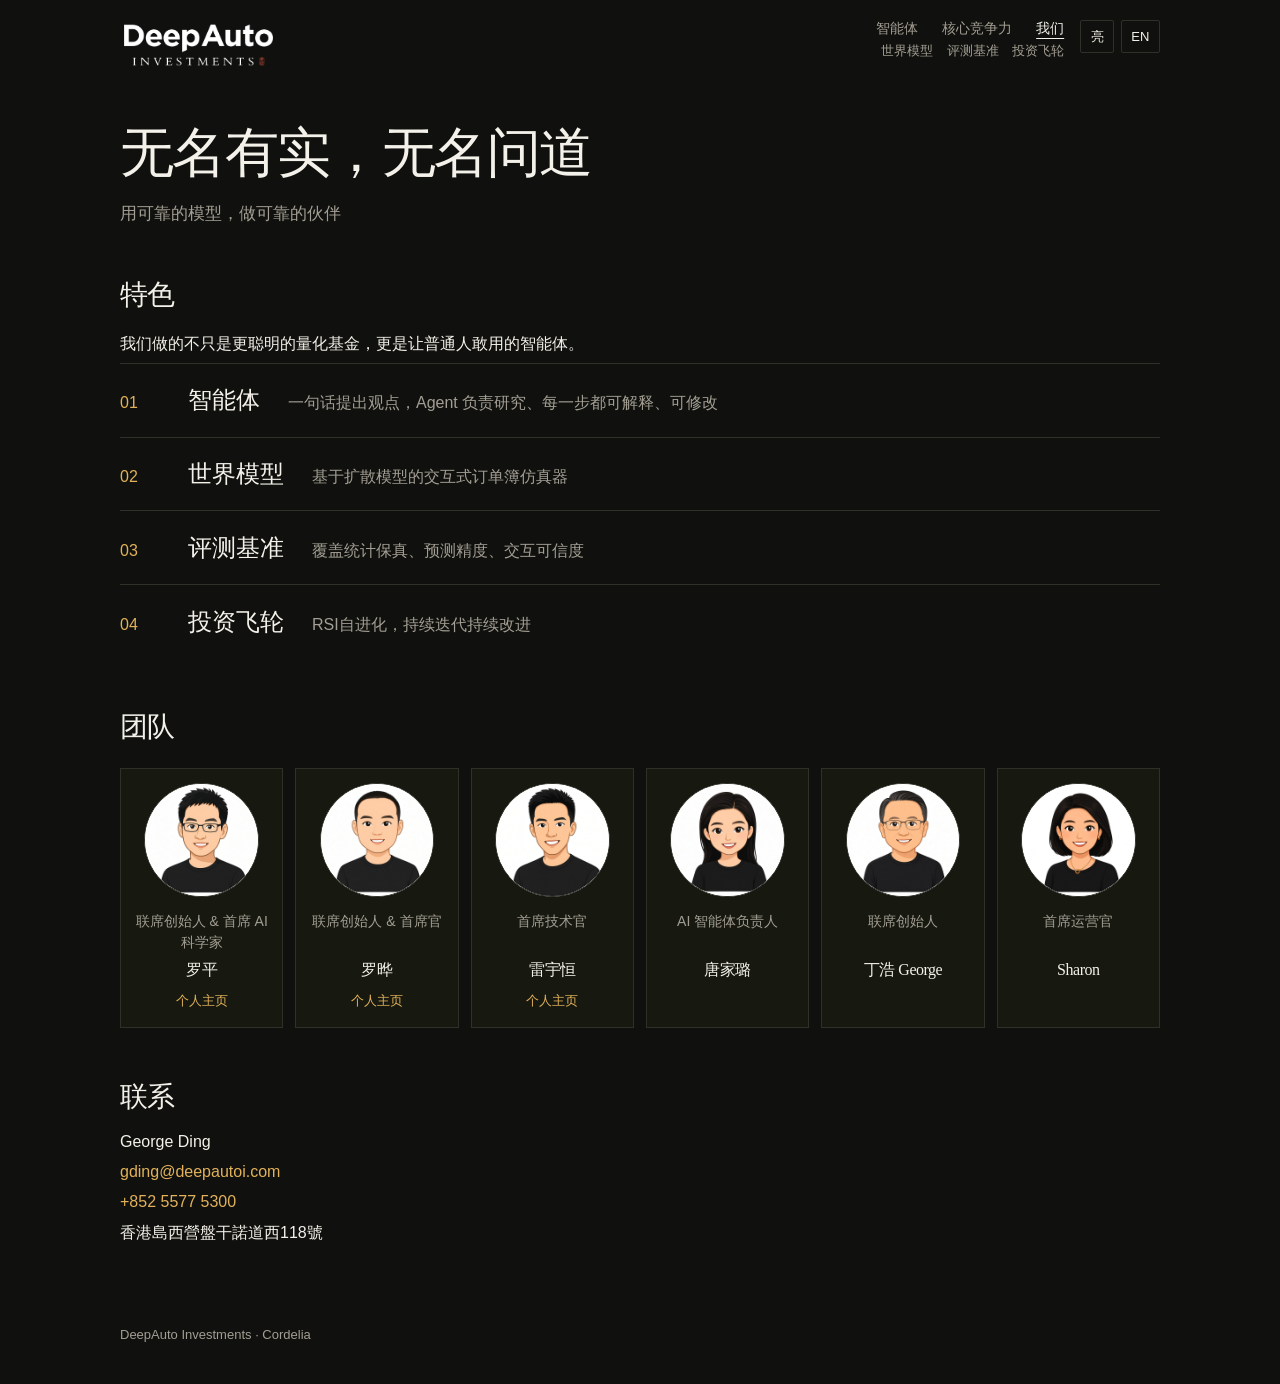
==== commit c477a3a8: "Replace the agent chat with the product video, and put the six black-shirt portraits in one row." ====
--- a/index.html
+++ b/index.html
@@ -4,12 +4,12 @@
   <meta charset="utf-8">
   <meta name="viewport" content="width=device-width, initial-scale=1">
   <title data-zh="DeepAuto Investments · 我们" data-en="DeepAuto Investments · We">DeepAuto Investments · 我们</title>
-  <meta name="description" content="无名，名相未生时的洞见。用可靠的模型，做可靠的伙伴。">
-  <link rel="stylesheet" href="styles.css?v=35">
+  <meta name="description" content="无名有实，无名问道。用可靠的模型，做可靠的伙伴。">
+  <link rel="stylesheet" href="styles.css?v=38">
 </head>
 <body data-page="we">
   <main>
-    <h1 data-zh="无名，名相未生时的洞见" data-en="Wuming. Insight before name and form.">无名，名相未生时的洞见</h1>
+    <h1 data-zh="无名有实，无名问道" data-en="Nameless, and real. Nameless, asking the way.">无名有实，无名问道</h1>
     <p class="lede" data-zh="用可靠的模型，做可靠的伙伴" data-en="A reliable model, and a reliable partner.">用可靠的模型，做可靠的伙伴</p>
 
     <section class="block">
@@ -41,43 +41,39 @@
 
     <section class="block">
       <h2 data-zh="团队" data-en="Team">团队</h2>
-      <h3 class="team-label" data-zh="AI 团队" data-en="AI">AI 团队</h3>
-      <section class="people" aria-label="AI 团队">
+      <section class="people" aria-label="团队">
         <article class="seat">
-          <div class="photo"><img src="id_imgs/pLuo.png" alt="罗平"></div>
+          <div class="photo"><img src="id_imgs/dai/pluo.png" alt="罗平"></div>
           <p class="role" data-zh="联席创始人 & 首席 AI 科学家" data-en="Co-founder & Chief AI Scientist">联席创始人 & 首席 AI 科学家</p>
           <h2>罗平</h2>
           <p class="home"><a href="https://datascience.hku.hk/people/ping-luo/" data-zh="个人主页" data-en="Profile">个人主页</a></p>
         </article>
         <article class="seat">
-          <div class="photo"><img src="id_imgs/yLuo.png" alt="罗晔"></div>
+          <div class="photo"><img src="id_imgs/dai/yluo.png" alt="罗晔"></div>
           <p class="role" data-zh="联席创始人 & 首席官" data-en="Co-founder & Chief Officer">联席创始人 & 首席官</p>
           <h2>罗晔</h2>
           <p class="home"><a href="https://www.hkubs.hku.hk/people/ye-luo/" data-zh="个人主页" data-en="Profile">个人主页</a></p>
         </article>
         <article class="seat">
-          <div class="photo"><img src="id_imgs/yhL.png" alt="雷宇恒"></div>
+          <div class="photo"><img src="id_imgs/dai/yh.png" alt="雷宇恒"></div>
           <p class="role" data-zh="首席技术官" data-en="Chief Technology Officer">首席技术官</p>
           <h2>雷宇恒</h2>
           <p class="home"><a href="https://sites.google.com/view/yuhenglei" data-zh="个人主页" data-en="Profile">个人主页</a></p>
         </article>
         <article class="seat">
-          <div class="photo"><img src="id_imgs/jlT.jpg" alt="唐家璐"></div>
-          <p class="role" data-zh="AI 投资流程负责人" data-en="AI Investment Process Lead">AI 投资流程负责人</p>
+          <div class="photo"><img src="id_imgs/dai/jl.png" alt="唐家璐"></div>
+          <p class="role" data-zh="AI 智能体负责人" data-en="AI Agent Lead">AI 智能体负责人</p>
           <h2>唐家璐</h2>
           <p class="home"></p>
         </article>
-      </section>
-      <h3 class="team-label" data-zh="量化团队" data-en="Quant">量化团队</h3>
-      <section class="people" aria-label="量化团队">
         <article class="seat">
-          <div class="photo"><img src="id_imgs/GD.png" alt="丁浩 George"></div>
+          <div class="photo"><img src="id_imgs/dai/gd.png" alt="丁浩 George"></div>
           <p class="role" data-zh="联席创始人" data-en="Co-founder">联席创始人</p>
           <h2>丁浩 George</h2>
           <p class="home"></p>
         </article>
         <article class="seat">
-          <div class="photo"><img src="id_imgs/Sharon.jpg" alt="Sharon"></div>
+          <div class="photo"><img src="id_imgs/dai/sharon.png" alt="Sharon"></div>
           <p class="role" data-zh="首席运营官" data-en="Chief Operating Officer">首席运营官</p>
           <h2>Sharon</h2>
           <p class="home"></p>
@@ -94,7 +90,7 @@
     </section>
   </main>
   <footer>DeepAuto Investments · Cordelia</footer>
-  <script src="lang.js?v=35"></script>
-  <script src="nav.js?v=35"></script>
+  <script src="lang.js?v=38"></script>
+  <script src="nav.js?v=38"></script>
 </body>
 </html>
--- a/styles.css
+++ b/styles.css
@@ -98,15 +98,6 @@
 .mark img.logo-light { display: none; }
 :root[data-theme="light"] .mark img.logo-dark { display: none; }
 :root[data-theme="light"] .mark img.logo-light { display: block; }
-:root[data-lang="en"] .logo-cn { display: none; }
-
-.logo-cn {
-  font-family: var(--serif);
-  font-size: 1.35rem;
-  letter-spacing: 0.18em;
-  line-height: 1.15;
-}
-
 .toggles {
   display: flex;
   gap: 0.4rem;
@@ -446,21 +437,24 @@
 
 .people {
   display: grid;
-  grid-template-columns: repeat(4, minmax(0, 1fr));
-  gap: 1rem;
+  grid-template-columns: repeat(6, minmax(0, 1fr));
+  gap: 0.75rem;
 }
 
 .seat {
-  padding: 1rem;
+  padding: 0.85rem 0.45rem 1rem;
   border: 1px solid var(--line);
   background: var(--panel);
+  text-align: center;
 }
 
 .photo {
-  aspect-ratio: 3 / 4;
-  margin-bottom: 0.9rem;
+  width: 78%;
+  aspect-ratio: 1;
+  margin: 0 auto 0.85rem;
   overflow: hidden;
   border: 1px solid var(--line);
+  border-radius: 50%;
   background: #fff;
 }
 
@@ -469,7 +463,7 @@
   width: 100%;
   height: 100%;
   object-fit: cover;
-  object-position: center 15%;
+  object-position: center 18%;
 }
 
 .team-label {
@@ -480,7 +474,7 @@
   font-weight: 500;
 }
 
-.role { min-height: 1.2em; }
+.role { min-height: 3.4em; }
 
 .tasks {
   margin: 1.15rem 0 0;
@@ -845,7 +839,7 @@
 }
 
 .role {
-  min-height: 2.6em;
+  min-height: 3.4em;
   margin: 0;
   color: var(--muted);
   font-size: 0.8125rem;
@@ -904,6 +898,19 @@
 }
 
 .laptop { width: min(100%, 52rem); margin-top: 1.75rem; }
+
+.reel {
+  margin: 1.75rem 0 0;
+}
+
+.reel video {
+  display: block;
+  width: 100%;
+  height: auto;
+  border: 1px solid var(--line);
+  border-radius: 12px;
+  background: #07111f;
+}
 
 .bezel {
   border: 1px solid var(--bezel-line);
@@ -1162,9 +1169,8 @@
 }
 
 @media (max-width: 720px) {
-  .people,
   .cards { grid-template-columns: 1fr; }
-  .people { grid-template-columns: 1fr 1fr; }
+  .people { grid-template-columns: repeat(3, minmax(0, 1fr)); }
   .row, .beatrow { flex-direction: column; align-items: flex-start; }
   .row button { width: 100%; }
   .box, .chain { grid-template-columns: 1fr; }
@@ -1199,7 +1205,7 @@
 }
 
 @media (max-width: 520px) {
-  .people { grid-template-columns: 1fr; }
+  .people { grid-template-columns: 1fr 1fr; }
 }
 
 @media (prefers-reduced-motion: reduce) {
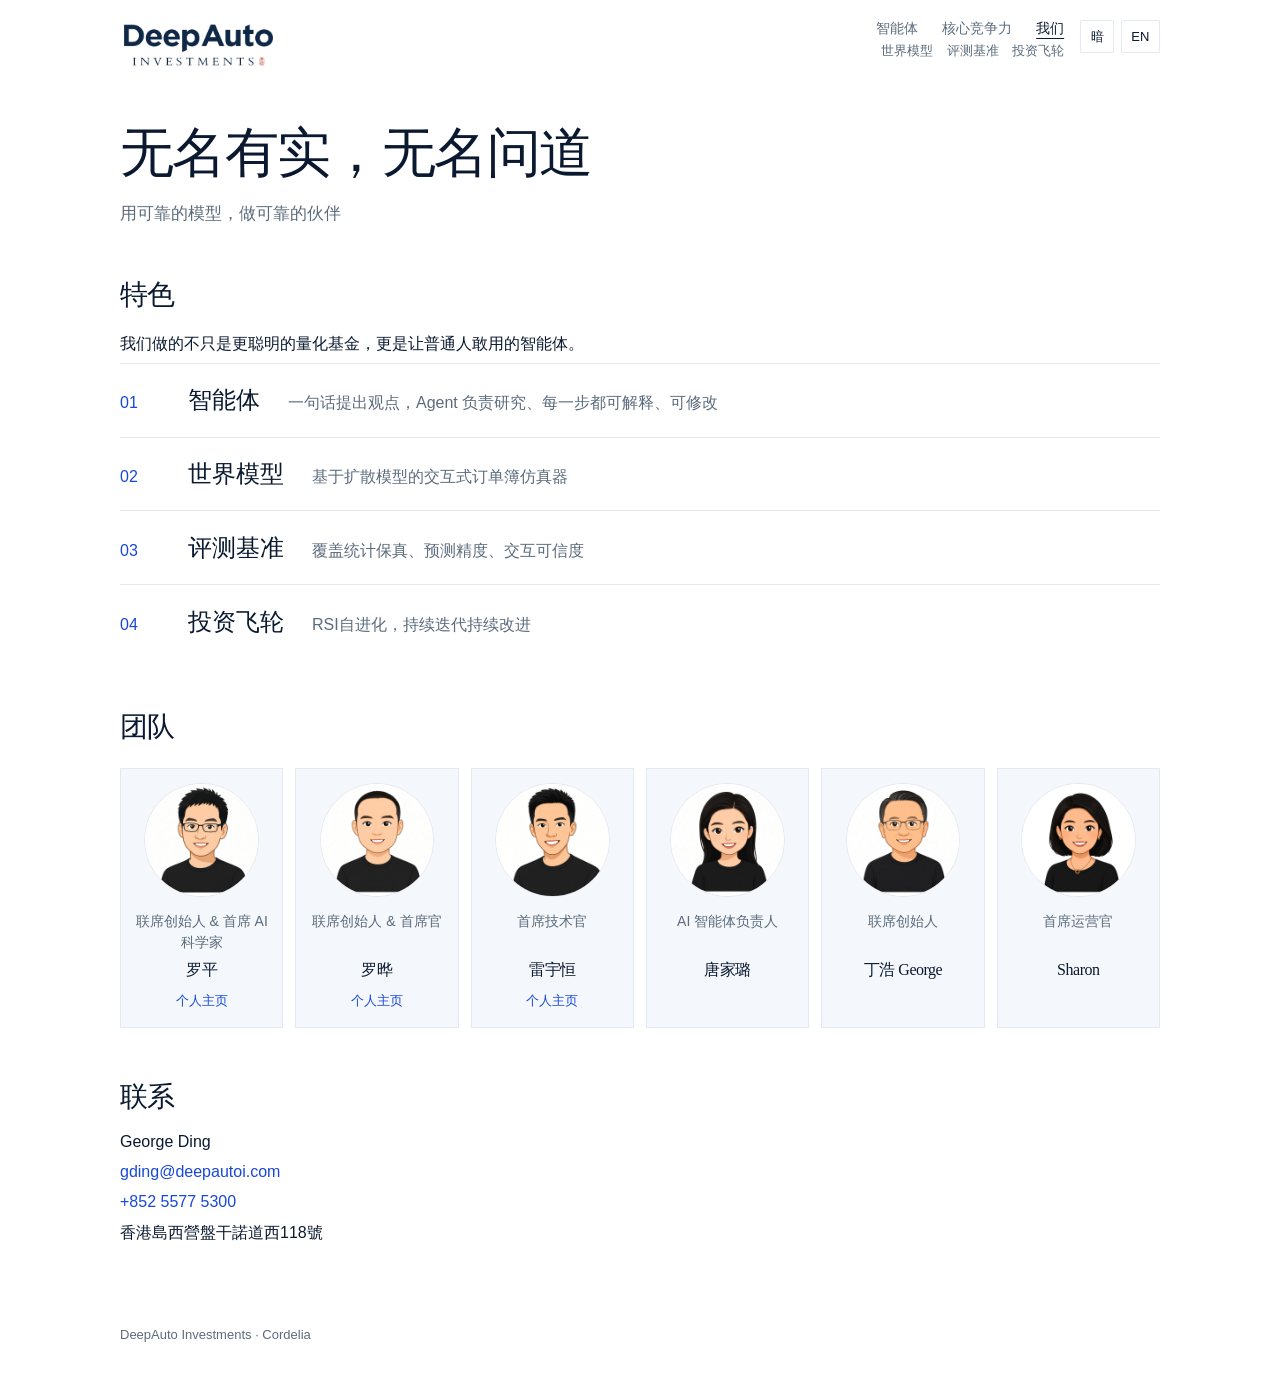
==== commit f4a5f654: "Recolor the site to the deck: white ground, navy type, blue rules, and orange for the rising marks." ====
--- a/index.html
+++ b/index.html
@@ -5,7 +5,7 @@
   <meta name="viewport" content="width=device-width, initial-scale=1">
   <title data-zh="DeepAuto Investments · 我们" data-en="DeepAuto Investments · We">DeepAuto Investments · 我们</title>
   <meta name="description" content="无名有实，无名问道。用可靠的模型，做可靠的伙伴。">
-  <link rel="stylesheet" href="styles.css?v=38">
+  <link rel="stylesheet" href="styles.css?v=39">
 </head>
 <body data-page="we">
   <main>
@@ -90,7 +90,7 @@
     </section>
   </main>
   <footer>DeepAuto Investments · Cordelia</footer>
-  <script src="lang.js?v=38"></script>
-  <script src="nav.js?v=38"></script>
+  <script src="lang.js?v=39"></script>
+  <script src="nav.js?v=39"></script>
 </body>
 </html>
--- a/styles.css
+++ b/styles.css
@@ -1,26 +1,27 @@
 :root,
 :root[data-theme="dark"] {
-  --bg: #10110e;
-  --panel: #171910;
-  --ink: #f4f1ea;
-  --muted: #a39e93;
-  --line: #2e3128;
-  --real: #f4f1ea;
-  --sim: #7dcec4;
-  --sim-line: #8eb4e8;
-  --forecast: #8eb4e8;
-  --gap: #e2b15a;
-  --grid: rgba(244, 241, 234, 0.08);
-  --wash: rgba(226, 177, 90, 0.18);
-  --hair: rgba(244, 241, 234, 0.35);
-  --ink-dim: rgba(244, 241, 234, 0.7);
-  --tip: rgba(16, 17, 14, 0.92);
-  --bezel: #0c0d0a;
-  --bezel-line: #3c3f36;
-  --cam: #3a3d34;
-  --bubble: #2a2e24;
-  --chin: #2c2f28;
-  --photo: rgba(244, 241, 234, 0.03);
+  --bg: #071422;
+  --panel: #0e2238;
+  --ink: #f5f8fc;
+  --muted: #9aafc4;
+  --line: #1c3552;
+  --real: #f5f8fc;
+  --sim: #7ec8e0;
+  --sim-line: #7ec8e0;
+  --forecast: #8eafff;
+  --gap: #8eafff;
+  --up: #f09808;
+  --grid: rgba(245, 248, 252, 0.08);
+  --wash: rgba(142, 175, 255, 0.16);
+  --hair: rgba(245, 248, 252, 0.35);
+  --ink-dim: rgba(245, 248, 252, 0.72);
+  --tip: rgba(7, 20, 34, 0.94);
+  --bezel: #06101c;
+  --bezel-line: #2a4564;
+  --cam: #3a5570;
+  --bubble: #14304c;
+  --chin: #10283f;
+  --photo: rgba(245, 248, 252, 0.04);
   --serif: "Iowan Old Style", Palatino, "Palatino Linotype", "Songti SC", "Noto Serif SC", serif;
   --sans: "PingFang SC", "Hiragino Sans GB", "Noto Sans SC", "Microsoft YaHei", sans-serif;
   --max: 68rem;
@@ -28,27 +29,28 @@
 }
 
 :root[data-theme="light"] {
-  --bg: #f6f3ec;
-  --panel: #fffdf8;
-  --ink: #1c1d18;
-  --muted: #5e5a52;
-  --line: #ddd6c8;
-  --real: #1c1d18;
-  --sim: #2f7a74;
-  --sim-line: #2f6eae;
-  --forecast: #2f6eae;
-  --gap: #9a6e24;
-  --grid: rgba(28, 29, 24, 0.08);
-  --wash: rgba(154, 110, 36, 0.16);
-  --hair: rgba(28, 29, 24, 0.28);
-  --ink-dim: rgba(28, 29, 24, 0.62);
-  --tip: rgba(255, 253, 248, 0.94);
-  --bezel: #f3efe6;
-  --bezel-line: #c9c2b4;
-  --cam: #b7b1a4;
-  --bubble: #e7e1d6;
-  --chin: #e4ddd0;
-  --photo: rgba(28, 29, 24, 0.04);
+  --bg: #ffffff;
+  --panel: #f4f7fb;
+  --ink: #0a192f;
+  --muted: #5c6b7c;
+  --line: #e3e9f2;
+  --real: #0a192f;
+  --sim: #1848d8;
+  --sim-line: #3aa3c9;
+  --forecast: #1848d8;
+  --gap: #1848d8;
+  --up: #f09808;
+  --grid: rgba(10, 25, 47, 0.06);
+  --wash: rgba(24, 72, 216, 0.1);
+  --hair: rgba(10, 25, 47, 0.28);
+  --ink-dim: rgba(10, 25, 47, 0.68);
+  --tip: rgba(255, 255, 255, 0.96);
+  --bezel: #f4f7fb;
+  --bezel-line: #d5deea;
+  --cam: #c5d0de;
+  --bubble: #e8eef8;
+  --chin: #e7edf5;
+  --photo: rgba(10, 25, 47, 0.03);
 }
 
 * { box-sizing: border-box; }
@@ -1024,7 +1026,7 @@
   transform-origin: left center;
   animation: sweep 0.85s ease forwards;
 }
-.moves .up b { background: var(--gap); }
+.moves .up b { background: var(--up); }
 .moves li:nth-child(2) b, .cf p:nth-child(2) i::after { animation-delay: 0.08s; }
 .moves li:nth-child(3) b { animation-delay: 0.16s; }
 .moves li:nth-child(4) b { animation-delay: 0.24s; }
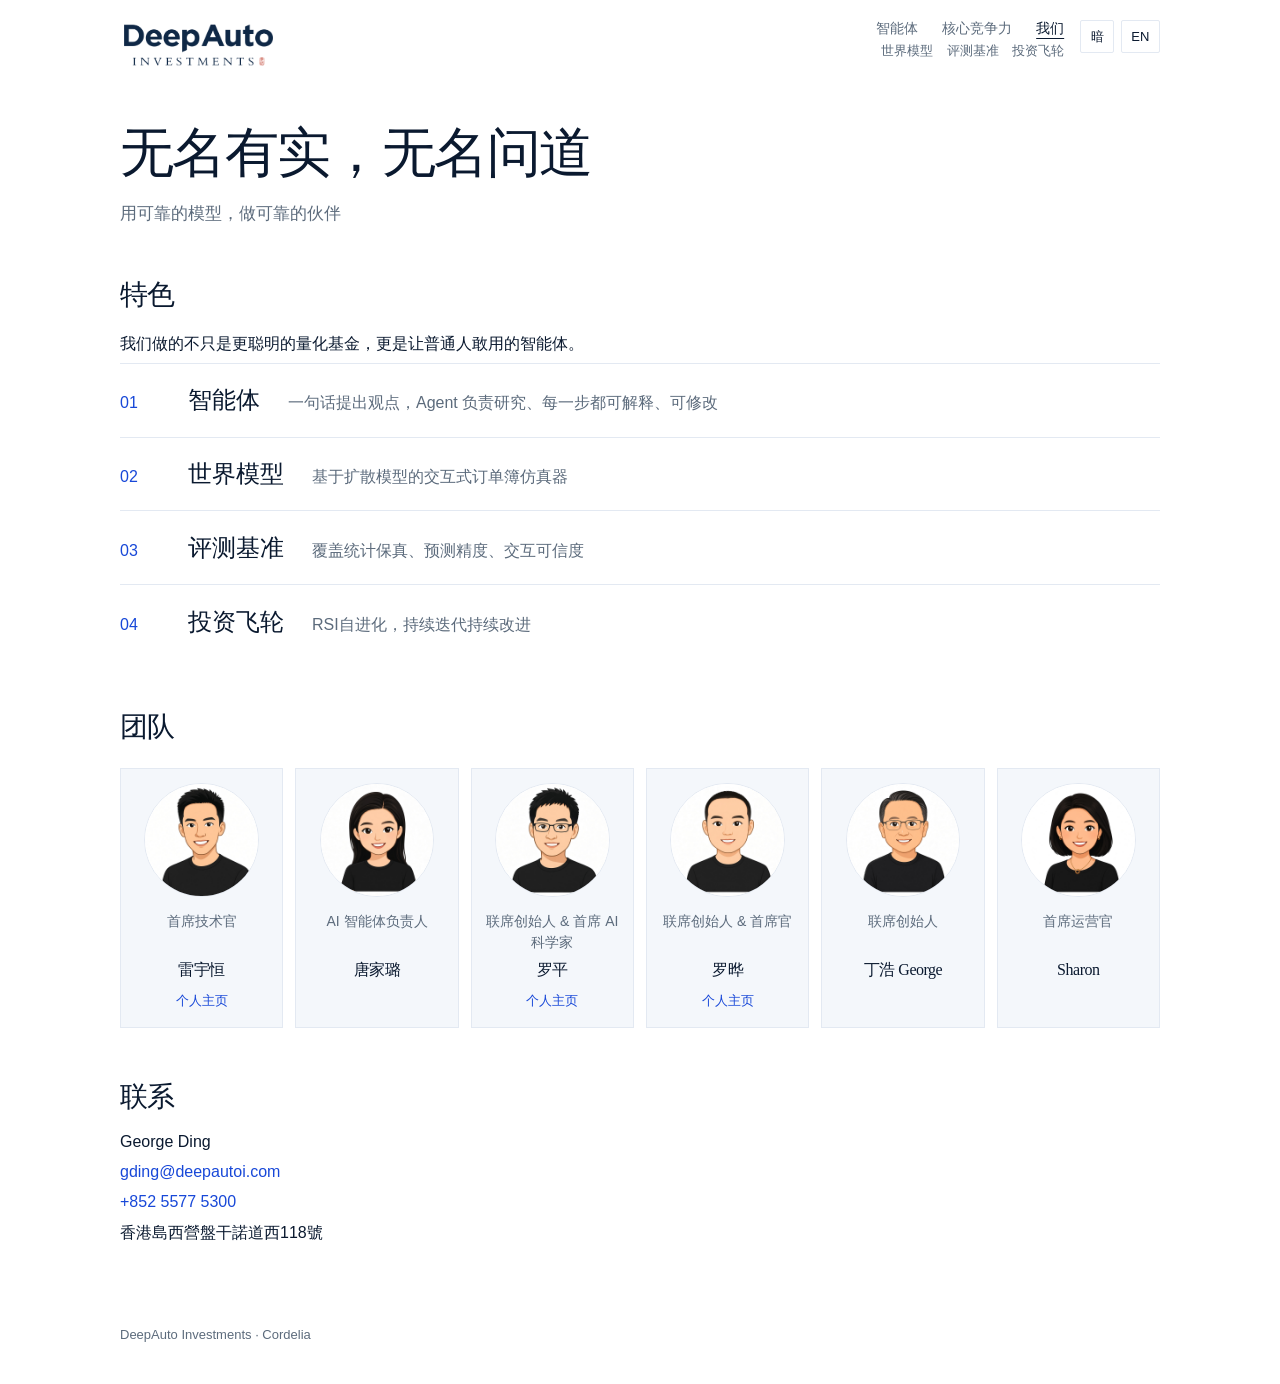
==== commit 4a69d4e7: "Put the team in the order Yuheng, Jialu, Ping, Ye, George, then Sharon." ====
--- a/index.html
+++ b/index.html
@@ -5,7 +5,7 @@
   <meta name="viewport" content="width=device-width, initial-scale=1">
   <title data-zh="DeepAuto Investments · 我们" data-en="DeepAuto Investments · We">DeepAuto Investments · 我们</title>
   <meta name="description" content="无名有实，无名问道。用可靠的模型，做可靠的伙伴。">
-  <link rel="stylesheet" href="styles.css?v=39">
+  <link rel="stylesheet" href="styles.css?v=40">
 </head>
 <body data-page="we">
   <main>
@@ -43,6 +43,18 @@
       <h2 data-zh="团队" data-en="Team">团队</h2>
       <section class="people" aria-label="团队">
         <article class="seat">
+          <div class="photo"><img src="id_imgs/dai/yh.png" alt="雷宇恒"></div>
+          <p class="role" data-zh="首席技术官" data-en="Chief Technology Officer">首席技术官</p>
+          <h2>雷宇恒</h2>
+          <p class="home"><a href="https://sites.google.com/view/yuhenglei" data-zh="个人主页" data-en="Profile">个人主页</a></p>
+        </article>
+        <article class="seat">
+          <div class="photo"><img src="id_imgs/dai/jl.png" alt="唐家璐"></div>
+          <p class="role" data-zh="AI 智能体负责人" data-en="AI Agent Lead">AI 智能体负责人</p>
+          <h2>唐家璐</h2>
+          <p class="home"></p>
+        </article>
+        <article class="seat">
           <div class="photo"><img src="id_imgs/dai/pluo.png" alt="罗平"></div>
           <p class="role" data-zh="联席创始人 & 首席 AI 科学家" data-en="Co-founder & Chief AI Scientist">联席创始人 & 首席 AI 科学家</p>
           <h2>罗平</h2>
@@ -53,18 +65,6 @@
           <p class="role" data-zh="联席创始人 & 首席官" data-en="Co-founder & Chief Officer">联席创始人 & 首席官</p>
           <h2>罗晔</h2>
           <p class="home"><a href="https://www.hkubs.hku.hk/people/ye-luo/" data-zh="个人主页" data-en="Profile">个人主页</a></p>
-        </article>
-        <article class="seat">
-          <div class="photo"><img src="id_imgs/dai/yh.png" alt="雷宇恒"></div>
-          <p class="role" data-zh="首席技术官" data-en="Chief Technology Officer">首席技术官</p>
-          <h2>雷宇恒</h2>
-          <p class="home"><a href="https://sites.google.com/view/yuhenglei" data-zh="个人主页" data-en="Profile">个人主页</a></p>
-        </article>
-        <article class="seat">
-          <div class="photo"><img src="id_imgs/dai/jl.png" alt="唐家璐"></div>
-          <p class="role" data-zh="AI 智能体负责人" data-en="AI Agent Lead">AI 智能体负责人</p>
-          <h2>唐家璐</h2>
-          <p class="home"></p>
         </article>
         <article class="seat">
           <div class="photo"><img src="id_imgs/dai/gd.png" alt="丁浩 George"></div>
@@ -90,7 +90,7 @@
     </section>
   </main>
   <footer>DeepAuto Investments · Cordelia</footer>
-  <script src="lang.js?v=39"></script>
-  <script src="nav.js?v=39"></script>
+  <script src="lang.js?v=40"></script>
+  <script src="nav.js?v=40"></script>
 </body>
 </html>
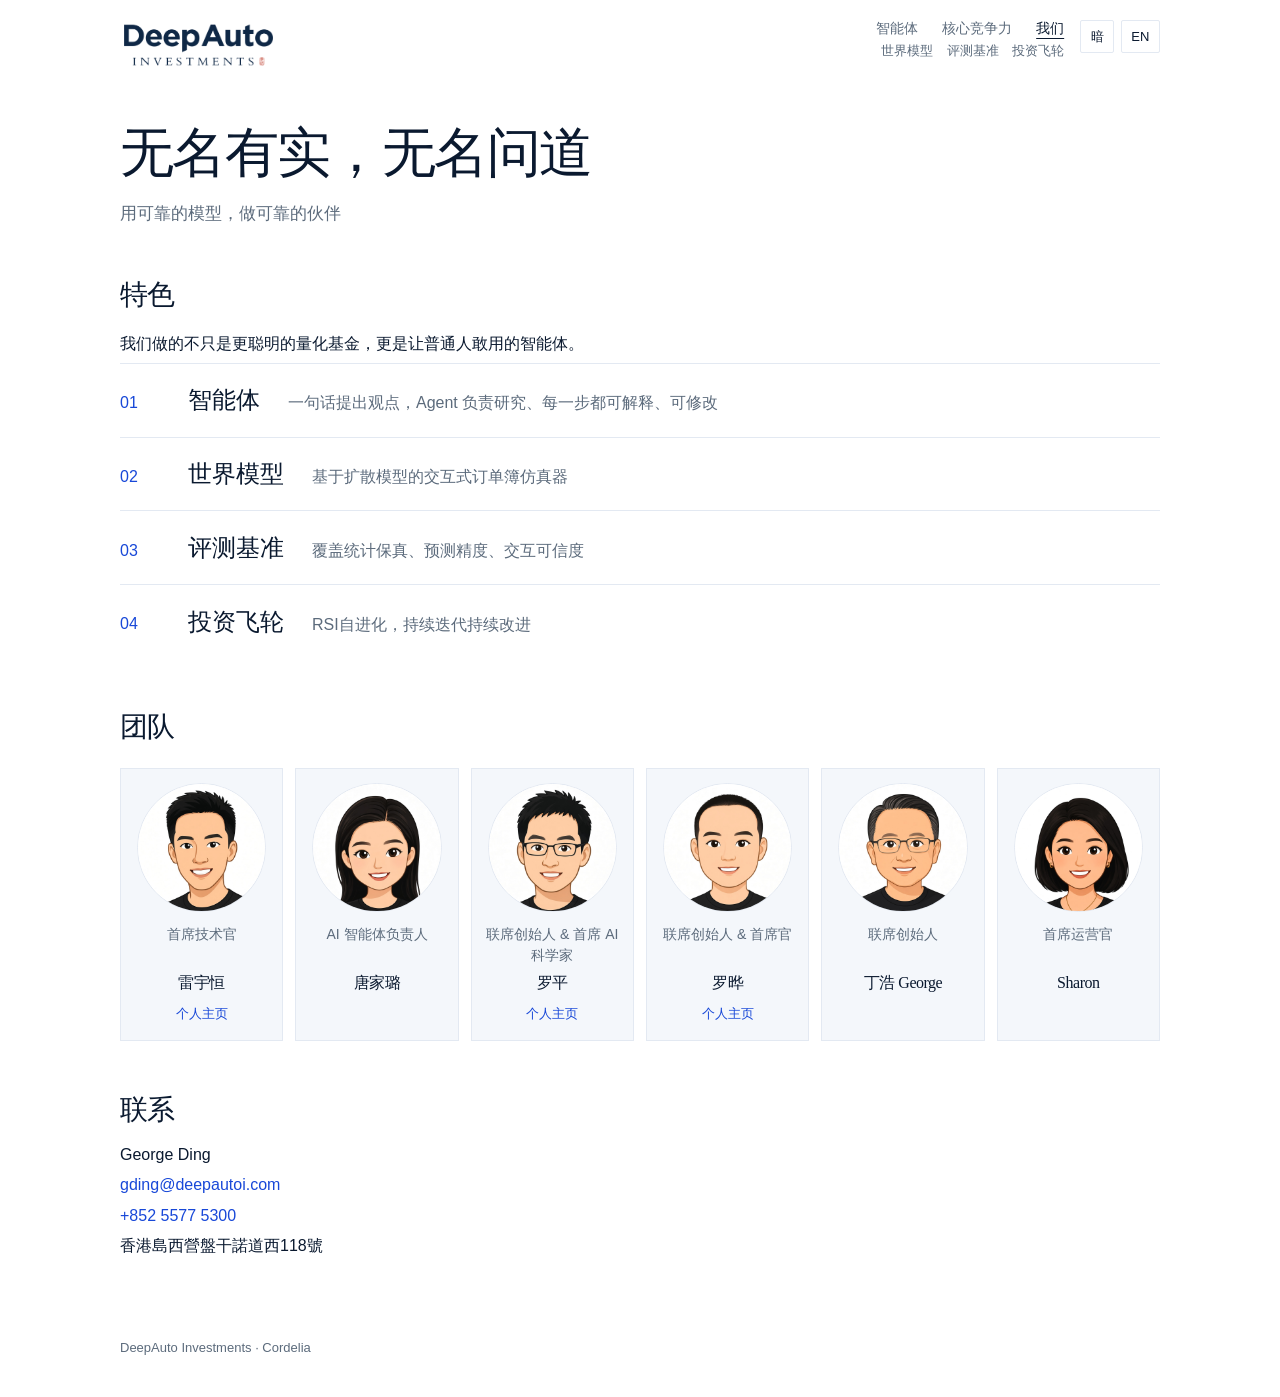
==== commit fd302535: "Use the light demo in light mode, and match the trade step to the other flywheel boxes." ====
--- a/index.html
+++ b/index.html
@@ -5,7 +5,7 @@
   <meta name="viewport" content="width=device-width, initial-scale=1">
   <title data-zh="DeepAuto Investments · 我们" data-en="DeepAuto Investments · We">DeepAuto Investments · 我们</title>
   <meta name="description" content="无名有实，无名问道。用可靠的模型，做可靠的伙伴。">
-  <link rel="stylesheet" href="styles.css?v=40">
+  <link rel="stylesheet" href="styles.css?v=42">
 </head>
 <body data-page="we">
   <main>
@@ -90,7 +90,7 @@
     </section>
   </main>
   <footer>DeepAuto Investments · Cordelia</footer>
-  <script src="lang.js?v=40"></script>
-  <script src="nav.js?v=40"></script>
+  <script src="lang.js?v=42"></script>
+  <script src="nav.js?v=42"></script>
 </body>
 </html>
--- a/styles.css
+++ b/styles.css
@@ -451,9 +451,9 @@
 }
 
 .photo {
-  width: 78%;
+  width: 88%;
   aspect-ratio: 1;
-  margin: 0 auto 0.85rem;
+  margin: 0 auto 0.75rem;
   overflow: hidden;
   border: 1px solid var(--line);
   border-radius: 50%;
@@ -462,10 +462,13 @@
 
 .photo img {
   display: block;
-  width: 100%;
-  height: 100%;
+  width: 132%;
+  height: 132%;
+  max-width: none;
+  margin-left: -16%;
+  margin-top: 0;
   object-fit: cover;
-  object-position: center 18%;
+  object-position: center top;
 }
 
 .team-label {
@@ -653,12 +656,6 @@
 
 .loop-hot { border-color: var(--gap); }
 
-.loop-solid {
-  background: var(--ink);
-  color: var(--bg);
-  border-color: var(--ink);
-}
-
 .loop-go {
   position: relative;
   flex: 0 0 auto;
@@ -911,8 +908,10 @@
   height: auto;
   border: 1px solid var(--line);
   border-radius: 12px;
-  background: #07111f;
-}
+  background: #f4f7fb;
+}
+
+:root[data-theme="dark"] .reel video { background: #07111f; }
 
 .bezel {
   border: 1px solid var(--bezel-line);
